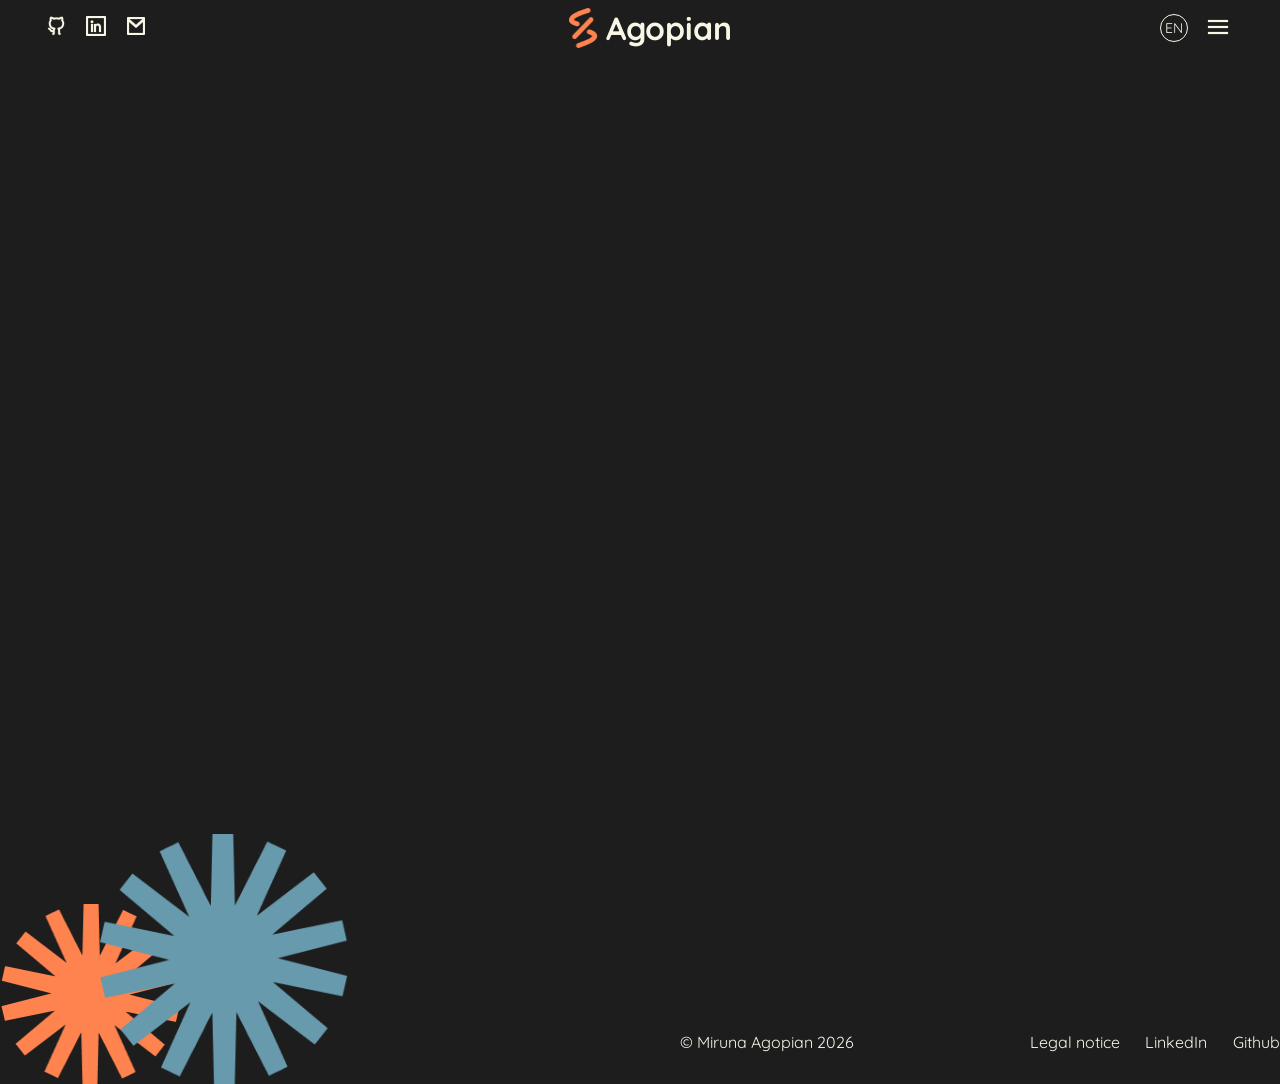
==== html/legal-notice.html @ bede01c0 "started styling on privacy policy" ====
<!doctype html>
<html lang="en">
  <head>
    <meta charset="UTF-8" />
    <meta name="viewport" content="width=device-width, initial-scale=1.0" />
    <meta name="google" content="notranslate" />
    <title>Miruna Agopian</title>
    <link rel="icon" href="../assets/img/logo.png" />
    <!-- Stylesheets -->
    <link rel="stylesheet" href="../style.css" />
    <link rel="stylesheet" href="../styles/navigation.css" />
    <link rel="stylesheet" href="../styles/legal-pages.css" />
    <link rel="stylesheet" href="../styles/contact.css" />
    <!-- Scripts -->
    <script src="../script.js" defer></script>
  </head>
  <body>
    <header>
      <nav>
        <ul class="social-media">
          <li>
            <a
              href="https://github.com/MirunaAgopian"
              target="_blank"
              aria-label="Github profile"
            >
              <svg
                class="soc-media-icons"
                xmlns="http://www.w3.org/2000/svg"
                width="32"
                height="32"
                viewBox="0 0 32 32"
              >
                <path
                  class="fill-shape"
                  d="M12.94 24.8299H20.01C19.73 24.1799 19.27 23.3899 19.11 22.5799C18.9 21.5199 18.93 20.3899 18.8 19.3099C18.67 18.2299 19.69 18.3199 20.44 17.9699C21.13 17.6499 21.61 17.2999 22.12 16.7099C22.63 16.1199 22.76 15.2799 22.94 14.5099C23.15 13.5899 23.29 12.7499 23 11.8299C22.76 11.0599 22.42 10.3899 22.27 9.56992C22.16 8.93992 22.27 7.44992 21.27 7.66992C20.56 7.82992 19.93 8.30992 19.2 8.44992C18.41 8.59992 17.58 8.52992 16.78 8.56992C15.86 8.60992 14.95 8.65992 14.03 8.56992C13.68 8.53992 13.41 8.47992 13.1 8.31992C12.92 8.22992 12.88 8.16992 12.67 8.10992C12.5 8.05992 12.33 8.05992 12.16 8.00992C11.44 7.83992 10.74 7.77992 10.47 8.60992C10.28 9.19992 10.34 10.0699 10.3 10.6899C10.19 12.2999 9.33003 14.1199 10.08 15.6899C10.55 16.6799 11.48 17.2599 12.45 17.6899C12.8 17.8499 14.14 18.1999 14.21 18.6299C14.25 18.8499 13.86 19.3799 13.82 19.6399C13.71 20.2499 13.74 20.8799 13.66 21.4999C13.54 22.3499 13.28 23.1799 13.12 23.9999C13.06 24.2799 12.98 24.5499 12.94 24.8099C12.94 24.8599 12.94 24.8199 12.95 24.8099L12.94 24.8299Z"
                />
                <path
                  class="outline"
                  d="M10.82 21.65C10.54 21.46 10.3 21.23 10.02 20.89C9.92001 20.77 9.51001 20.26 9.59001 20.35C9.16001 19.82 8.89001 19.57 8.61001 19.47C8.13001 19.3 7.88001 18.77 8.05001 18.29C8.22001 17.81 8.75001 17.56 9.23001 17.73C9.93001 17.98 10.4 18.41 11.03 19.2C10.94 19.09 11.34 19.6 11.43 19.7C11.61 19.91 11.74 20.04 11.84 20.11C12.03 20.24 12.38 20.29 12.91 20.24C12.93 19.89 13 19.54 13.1 19.23C10.35 18.56 8.80001 16.79 8.80001 13.31C8.80001 12.16 9.14001 11.13 9.78001 10.26C9.58001 9.42996 9.61001 8.42996 10.06 7.30996C10.16 7.04996 10.38 6.84996 10.64 6.76996C10.72 6.74996 10.76 6.73996 10.83 6.72996C11.57 6.61996 12.62 6.88996 13.99 7.74996C14.79 7.55996 15.63 7.45996 16.48 7.45996C17.33 7.45996 18.16 7.55996 18.96 7.73996C20.33 6.86996 21.39 6.59996 22.13 6.71996C22.21 6.72996 22.28 6.74996 22.33 6.76996C22.59 6.85996 22.8 7.04996 22.9 7.30996C23.35 8.43996 23.38 9.43996 23.18 10.26C23.82 11.13 24.16 12.15 24.16 13.31C24.16 16.79 22.61 18.55 19.86 19.23C19.98 19.61 20.04 20.04 20.04 20.51C20.04 21.12 20.04 21.71 20.04 22.37C20.04 22.55 20.04 22.73 20.04 23.02C20.39 23.1 20.67 23.37 20.75 23.74C20.85 24.24 20.53 24.73 20.02 24.83C18.97 25.04 18.18 24.34 18.18 23.42C18.18 23.34 18.18 23.22 18.18 23.01C18.18 22.72 18.18 22.53 18.18 22.36C18.18 21.71 18.18 21.12 18.18 20.51C18.18 19.86 18.01 19.44 17.79 19.25C17.18 18.72 17.49 17.72 18.29 17.63C21.04 17.32 22.3 16.26 22.3 13.32C22.3 12.44 22.01 11.71 21.45 11.09C21.21 10.83 21.14 10.45 21.28 10.12C21.43 9.73996 21.5 9.22996 21.37 8.62996C20.91 8.75996 20.34 9.03996 19.65 9.50996C19.42 9.65996 19.14 9.70996 18.88 9.63996C18.12 9.42996 17.3 9.31996 16.48 9.31996C15.66 9.31996 14.84 9.42996 14.08 9.63996C13.82 9.70996 13.54 9.66996 13.31 9.51996C12.61 9.04996 12.04 8.76996 11.58 8.63996C11.45 9.23996 11.51 9.74996 11.67 10.13C11.8 10.46 11.73 10.83 11.49 11.1C10.94 11.71 10.64 12.45 10.64 13.33C10.64 16.27 11.91 17.34 14.64 17.64C15.44 17.73 15.75 18.73 15.14 19.26C14.96 19.42 14.74 19.94 14.74 20.52V23.44C14.74 24.35 13.97 25.04 12.93 24.86C12.43 24.77 12.09 24.29 12.18 23.79C12.25 23.41 12.54 23.12 12.89 23.04V22.12C12.05 22.18 11.35 22.04 10.8 21.67L10.82 21.65Z"
                />
              </svg>
            </a>
          </li>
          <li>
            <a
              href="https://www.linkedin.com/in/miruna-agopian-824320333/"
              target="_blank"
              aria-label="LinkedIn profile"
            >
              <svg
                class="soc-media-icons"
                width="32"
                height="32"
                viewBox="0 0 32 32"
                fill="none"
                xmlns="http://www.w3.org/2000/svg"
              >
                <g clip-path="url(#clip-linkedin)">
                  <rect class="fill-shape" x="6" y="6" width="20" height="20" />
                  <path
                    class="outline"
                    d="M6.9 6H25.1C25.6 6 26 6.4 26 6.9V25.1C26 25.6 25.6 26 25.1 26H6.9C6.4 26 6 25.6 6 25.1V6.9C6 6.4 6.4 6 6.9 6ZM8 8V24H24V8H8ZM12 13.2C11.2 13.2 10.6 12.6 10.6 11.8C10.6 11 11.2 10.4 12 10.4C12.8 10.4 13.4 11 13.4 11.8C13.4 12.6 12.8 13.2 12 13.2ZM11 14H13V22H11V14ZM16 14.4C16.5 13.9 17.1 13.6 17.8 13.6C19.7 13.6 21 15.1 21 17V22H19V17C19 16.1 18.3 15.4 17.5 15.4C16.7 15.4 16 16.1 16 17V22H14V14H16V14.4Z"
                  />
                </g>

                <defs>
                  <clipPath id="clip-linkedin">
                    <rect x="6" y="6" width="20" height="20" />
                  </clipPath>
                </defs>
              </svg>
            </a>
          </li>
          <li>
            <a href="mailto:agopian.miruna@yahoo.com" aria-label="Send e-mail">
              <svg
                class="soc-media-icons"
                width="32"
                height="32"
                viewBox="0 0 32 32"
                fill="none"
                xmlns="http://www.w3.org/2000/svg"
              >
                <g clip-path="url(#clip-email)">
                  <rect class="fill-shape" x="7" y="7" width="18" height="18" />

                  <path
                    class="outline"
                    d="
        M7.9 7H24.1C24.6 7 25 7.4 25 7.9V24.1C25 24.6 24.6 25 24.1 25H7.9C7.4 25 7 24.6 7 24.1V7.9C7 7.4 7.4 7 7.9 7ZM23 12L16 18L9 12V23H23V12ZM9.4 9L16 14.7L22.5 9H9.4Z
      "
                  />
                </g>

                <defs>
                  <clipPath id="clip-email">
                    <rect x="7" y="7" width="18" height="18" />
                  </clipPath>
                </defs>
              </svg>
            </a>
          </li>
        </ul>
        <a href="../index.html" class="logo">
          <img
            class="logo-img"
            src="../assets/img/logo.png"
            alt="Miruna Agopian logo"
          />
          <span class="logo-txt-white">Agopian</span>
        </a>
        <ul class="lang-nav">
          <li>
            <button aria-label="Change language">
              <button class="language-btn">EN</button>
            </button>
          </li>
          <li>
            <button id="burger_menu" class="menu-btn" aria-label="Open menu">
              <svg
                class="soc-media-icons"
                xmlns="http://www.w3.org/2000/svg"
                width="32"
                height="32"
                viewBox="0 0 32 32"
              >
                <path
                  class="outline"
                  d="M6 9h20v2H6zM6 15h20v2H6zM6 21h20v2H6z"
                />
                <path
                  class="fill-shape"
                  d="M6 9h20v2H6zM6 15h20v2H6zM6 21h20v2H6z"
                />
              </svg>
            </button>
          </li>
        </ul>
      </nav>
      <nav id="mobie_nav" class="mobile-nav">
        <div class="menu-btn-mobile">
          <p>Menu</p>
          <button>
            <img
              id="close_mobile_menu_btn"
              class="close-mobile-menu-btn"
              src="../assets/img/close_btn_menu.png"
              alt="close button"
            />
          </button>
        </div>
        <ul class="menu-options">
          <li>
            <div class="hover-img-menu"></div>
            <a href="#about">About me</a>
          </li>
          <li>
            <div class="hover-img-menu"></div>
            <a href="#competencies">Skillset</a>
          </li>
          <li>
            <div class="hover-img-menu"></div>
            <a href="#projects">Potfolio</a>
          </li>
          <li>
            <div class="hover-img-menu"></div>
            <a href="#feedback">References</a>
          </li>
          <li>
            <div class="hover-img-menu"></div>
            <a href="#contact">Contact me</a>
          </li>
        </ul>
        <div class="soc-media-icons-mobile-container">
          <a href="https://github.com/MirunaAgopian" target="_blank">
            <svg
              class="soc-media-icons-mobile"
              xmlns="http://www.w3.org/2000/svg"
              width="32"
              height="32"
              fill="none"
              viewBox="0 0 32 32"
            >
              <path
                class="fill-shape"
                d="M12.94 24.8299H20.01C19.73 24.1799 19.27 23.3899 19.11 22.5799C18.9 21.5199 18.93 20.3899 18.8 19.3099C18.67 18.2299 19.69 18.3199 20.44 17.9699C21.13 17.6499 21.61 17.2999 22.12 16.7099C22.63 16.1199 22.76 15.2799 22.94 14.5099C23.15 13.5899 23.29 12.7499 23 11.8299C22.76 11.0599 22.42 10.3899 22.27 9.56992C22.16 8.93992 22.27 7.44992 21.27 7.66992C20.56 7.82992 19.93 8.30992 19.2 8.44992C18.41 8.59992 17.58 8.52992 16.78 8.56992C15.86 8.60992 14.95 8.65992 14.03 8.56992C13.68 8.53992 13.41 8.47992 13.1 8.31992C12.92 8.22992 12.88 8.16992 12.67 8.10992C12.5 8.05992 12.33 8.05992 12.16 8.00992C11.44 7.83992 10.74 7.77992 10.47 8.60992C10.28 9.19992 10.34 10.0699 10.3 10.6899C10.19 12.2999 9.33003 14.1199 10.08 15.6899C10.55 16.6799 11.48 17.2599 12.45 17.6899C12.8 17.8499 14.14 18.1999 14.21 18.6299C14.25 18.8499 13.86 19.3799 13.82 19.6399C13.71 20.2499 13.74 20.8799 13.66 21.4999C13.54 22.3499 13.28 23.1799 13.12 23.9999C13.06 24.2799 12.98 24.5499 12.94 24.8099C12.94 24.8599 12.94 24.8199 12.95 24.8099L12.94 24.8299Z"
              />
              <path
                class="outline"
                d="M10.82 21.65C10.54 21.46 10.3 21.23 10.02 20.89C9.92001 20.77 9.51001 20.26 9.59001 20.35C9.16001 19.82 8.89001 19.57 8.61001 19.47C8.13001 19.3 7.88001 18.77 8.05001 18.29C8.22001 17.81 8.75001 17.56 9.23001 17.73C9.93001 17.98 10.4 18.41 11.03 19.2C10.94 19.09 11.34 19.6 11.43 19.7C11.61 19.91 11.74 20.04 11.84 20.11C12.03 20.24 12.38 20.29 12.91 20.24C12.93 19.89 13 19.54 13.1 19.23C10.35 18.56 8.80001 16.79 8.80001 13.31C8.80001 12.16 9.14001 11.13 9.78001 10.26C9.58001 9.42996 9.61001 8.42996 10.06 7.30996C10.16 7.04996 10.38 6.84996 10.64 6.76996C10.72 6.74996 10.76 6.73996 10.83 6.72996C11.57 6.61996 12.62 6.88996 13.99 7.74996C14.79 7.55996 15.63 7.45996 16.48 7.45996C17.33 7.45996 18.16 7.55996 18.96 7.73996C20.33 6.86996 21.39 6.59996 22.13 6.71996C22.21 6.72996 22.28 6.74996 22.33 6.76996C22.59 6.85996 22.8 7.04996 22.9 7.30996C23.35 8.43996 23.38 9.43996 23.18 10.26C23.82 11.13 24.16 12.15 24.16 13.31C24.16 16.79 22.61 18.55 19.86 19.23C19.98 19.61 20.04 20.04 20.04 20.51C20.04 21.12 20.04 21.71 20.04 22.37C20.04 22.55 20.04 22.73 20.04 23.02C20.39 23.1 20.67 23.37 20.75 23.74C20.85 24.24 20.53 24.73 20.02 24.83C18.97 25.04 18.18 24.34 18.18 23.42C18.18 23.34 18.18 23.22 18.18 23.01C18.18 22.72 18.18 22.53 18.18 22.36C18.18 21.71 18.18 21.12 18.18 20.51C18.18 19.86 18.01 19.44 17.79 19.25C17.18 18.72 17.49 17.72 18.29 17.63C21.04 17.32 22.3 16.26 22.3 13.32C22.3 12.44 22.01 11.71 21.45 11.09C21.21 10.83 21.14 10.45 21.28 10.12C21.43 9.73996 21.5 9.22996 21.37 8.62996C20.91 8.75996 20.34 9.03996 19.65 9.50996C19.42 9.65996 19.14 9.70996 18.88 9.63996C18.12 9.42996 17.3 9.31996 16.48 9.31996C15.66 9.31996 14.84 9.42996 14.08 9.63996C13.82 9.70996 13.54 9.66996 13.31 9.51996C12.61 9.04996 12.04 8.76996 11.58 8.63996C11.45 9.23996 11.51 9.74996 11.67 10.13C11.8 10.46 11.73 10.83 11.49 11.1C10.94 11.71 10.64 12.45 10.64 13.33C10.64 16.27 11.91 17.34 14.64 17.64C15.44 17.73 15.75 18.73 15.14 19.26C14.96 19.42 14.74 19.94 14.74 20.52V23.44C14.74 24.35 13.97 25.04 12.93 24.86C12.43 24.77 12.09 24.29 12.18 23.79C12.25 23.41 12.54 23.12 12.89 23.04V22.12C12.05 22.18 11.35 22.04 10.8 21.67L10.82 21.65Z"
              />
            </svg>
          </a>
          <a
            href="https://www.linkedin.com/in/miruna-agopian-824320333/"
            target="_blank"
          >
            <svg
              class="soc-media-icons-mobile"
              width="32"
              height="32"
              viewBox="0 0 32 32"
              fill="none"
              xmlns="http://www.w3.org/2000/svg"
            >
              <g clip-path="url(#clip-linkedin)">
                <rect class="fill-shape" x="6" y="6" width="20" height="20" />
                <path
                  class="outline"
                  d="M6.9 6H25.1C25.6 6 26 6.4 26 6.9V25.1C26 25.6 25.6 26 25.1 26H6.9C6.4 26 6 25.6 6 25.1V6.9C6 6.4 6.4 6 6.9 6ZM8 8V24H24V8H8ZM12 13.2C11.2 13.2 10.6 12.6 10.6 11.8C10.6 11 11.2 10.4 12 10.4C12.8 10.4 13.4 11 13.4 11.8C13.4 12.6 12.8 13.2 12 13.2ZM11 14H13V22H11V14ZM16 14.4C16.5 13.9 17.1 13.6 17.8 13.6C19.7 13.6 21 15.1 21 17V22H19V17C19 16.1 18.3 15.4 17.5 15.4C16.7 15.4 16 16.1 16 17V22H14V14H16V14.4Z"
                />
              </g>
              <defs>
                <clipPath id="clip-linkedin">
                  <rect x="6" y="6" width="20" height="20" />
                </clipPath>
              </defs>
            </svg>
          </a>
          <a href="#">
            <svg
              class="soc-media-icons-mobile"
              width="32"
              height="32"
              viewBox="0 0 32 32"
              fill="none"
              xmlns="http://www.w3.org/2000/svg"
            >
              <g clip-path="url(#clip-email)">
                <rect class="fill-shape" x="7" y="7" width="18" height="18" />

                <path
                  class="outline"
                  d="
        M7.9 7H24.1C24.6 7 25 7.4 25 7.9V24.1C25 24.6 24.6 25 24.1 25H7.9C7.4 25 7 24.6 7 24.1V7.9C7 7.4 7.4 7 7.9 7ZM23 12L16 18L9 12V23H23V12ZM9.4 9L16 14.7L22.5 9H9.4Z
      "
                />
              </g>

              <defs>
                <clipPath id="clip-email">
                  <rect x="7" y="7" width="18" height="18" />
                </clipPath>
              </defs>
            </svg>
          </a>
        </div>
      </nav>
    </header>
    <main>
        
    </main>

    <div class="lower-container">
      <div class="images-wrapper">
        <img
          class="orange-wheel-footer"
          src="../assets/img/orange_wheel.png"
          alt="orange wheel"
        />
        <img
          class="blue-wheel-footer"
          src="../assets/img/blue_wheel.png"
          alt="blue wheel"
        />
      </div>
      <footer>
        <span>&#xA9; Miruna Agopian 2026</span>
        <div class="socials-contaier">
          <a href="./html/legal-notice.html">Legal notice</a>
          <a
            href="https://www.linkedin.com/in/miruna-agopian-824320333/"
            target="_blank"
            >LinkedIn</a
          >
          <a href="https://github.com/MirunaAgopian" target="_blank">Github</a>
        </div>
      </footer>
    </div>
  </body>
</html>
---- style.css ----
:root {
  /* Base palette for page backgrounds*/
  --color-primary: #679aac;
  --color-secondary: #f8f7e5;
  --color-tertiary: #1d1d1d;

  /*Palette for boxes backgrunds*/
  --color-bg-card: #f9af42;
  --color-bg-hover: #ff834f;

  /* Palette for text colors */
  --color-txt-primary: #f8f7e5;
  --color-txt-secondary: #1d1d1d;
  --color-txt-tertiary: #679aac;
  --color-txt-quaternary: #f9af42;
  --color-txt-quinary: #ff834f;
}

:root {
  /* Font families */
  --font-primary: "Quicksand";
  --font-secondary: "Eczar";

  /* Font weight */
  --fw-regular: 400;
  --fw-bold: 700;

  /* Responsive font-sizes */
  --fs-h1: clamp(2.5rem, 1rem + 6vw, 6rem);
  --fs-h2: clamp(2rem, 0.8rem + 4vw, 4.5rem);
  --fs-h3: clamp(1.25rem, 0.6rem + 1.5vw, 1.5rem);
  --fs-body: clamp(1rem, 0.8rem + 0.5vw, 1rem);
}

@font-face {
  font-family: "Eczar";
  src: url("./assets/fonts/eczar-v27-latin-regular.woff2");
  font-weight: 400;
  font-style: normal;
  font-display: swap;
}

@font-face {
  font-family: "Eczar";
  src: url("./assets/fonts/eczar-v27-latin-700.woff2");
  font-weight: 700;
  font-style: normal;
  font-display: swap;
}

@font-face {
  font-family: "Quicksand";
  src: url("./assets/fonts/quicksand-v37-latin-regular.woff2");
  font-weight: 400;
  font-style: normal;
  font-display: swap;
}

@font-face {
  font-family: "Quicksand";
  src: url("./assets/fonts/quicksand-v37-latin-700.woff2");
  font-weight: 700;
  font-style: normal;
  font-display: swap;
}

@keyframes rotateWheel {
  0% {
    transform: rotate(0deg);
  }
  100% {
    transform: rotate(360deg);
  }
}

.d-none {
  display: none !important;
}

body {
  margin: 0;
  box-sizing: border-box;
  font-family: var(--font-primary);
  font-size: var(--fs-body);
  scroll-behavior: smooth;
}

ul {
  list-style-type: none;
  margin-block-start: 0;
  margin-block-end: 0;
  padding-inline-start: 0;
}

a {
  text-decoration: none;
  color: black;
  cursor: pointer;
}

h2 {
  font-size: var(--fs-h2);
  font-family: var(--font-secondary);
  color: var(--color-txt-primary);
  line-height: 1;
}

button {
  background-color: transparent;
  border: none;
  cursor: pointer;
  font-family: var(--font-primary);
}

main {
  scroll-snap-type: y mandatory;
  overflow-y: scroll;
  height: 100vh;
}

section {
  display: flex;
  justify-content: center;
  align-items: center;
  height: 100vh;
  scroll-snap-align: start;
  scroll-snap-stop: always;
}


@media(max-width: 850px) {
  section {
    height: auto;         
    min-height: 100vh;     
    scroll-snap-align: none;
    scroll-snap-stop: normal;
  }
}
---- styles/navigation.css ----
/* Header styling for HERO section */
header {
  width: 100%;
  max-width: 1440px;
  position: fixed;
  top: 0;
  left: 50%;
  transform: translateX(-50%);
  z-index: 100;
}

 nav {
  display: flex;
  justify-content: space-between;
  align-items: center;
  padding: 8px 40px;
  position: relative;
}

.social-media {
  display: flex;
  align-items: center;
  gap: 8px;
}

.soc-media-icons {
  width: 32px;
  height: 32px;
}

.soc-media-icons .fill-shape {
  fill: transparent;
  transition: fill 0.3s ease;
}

.soc-media-icons .outline {
  stroke: var(--color-secondary);
  fill: var(--color-secondary);
  stroke-width: 0.2;
}

a:hover .soc-media-icons .fill-shape {
  fill: var(--color-bg-hover);
}

.menu-btn:hover .fill-shape {
  fill: var(--color-bg-hover);
}

.logo {
  display: flex;
  align-items: center;
  gap: 8px;
}

.logo-img {
  width: 29px;
  height: 40px;
}

.logo-txt-white {
  color: var(--color-txt-primary);
  font-size: 32px;
  font-family: var(--font-primary);
  font-weight: var(--fw-bold);
}

.lang-nav {
  display: flex;
  align-items: center;
  gap: 8px;
}


.language-btn {
  color: var(--color-txt-primary);
  font-size: 14px;
  border: 1px solid var(--color-txt-primary);
  border-radius: 50%;
  padding: 4px;
}

.language-btn:hover {
  background-color: var(--color-bg-hover);
}

/* Compact header, dark and blue sections*/

.header--compact--dark .social-media {
  display: none;
}

/* Compact header, light sections */

.header--compact--light .social-media {
  display: none;
}

.header--compact--light .language-btn {
  color: var(--color-txt-secondary);
  border: 1px solid var(--color-txt-secondary);
}

.header--compact--light .language-btn:hover {
  color: var(--color-txt-primary);
}

.header--compact--light .logo-txt-white {
  color: var(--color-txt-secondary);
}

.header--compact--light .soc-media-icons .outline {
  stroke: var(--color-tertiary);
  fill: var(--color-tertiary);
  stroke-width: 0.2;
}

/* Mobile-navbar styling */

.mobile-nav {
  border: 1px solid var(--color-txt-secondary);
  background-color: var( --color-secondary);
  display: flex;
  flex-direction: column;
  width: 200px;
  padding: 8px;
  border-radius: 4px;
  position: absolute;
  right: 16px;
  top: 8px;
  transform: translateX(150%);
  opacity: 0;
  transition: transform 0.3s ease, opacity 0.3s ease;
}

.mobile-nav.visible {
  transform: translateX(0);
  opacity: 1;
}


.mobile-nav p {
  color: var( --color-txt-tertiary);
  font-size: 24px;
  font-weight: var(--fw-bold);
}

.menu-options a {
  color: var( --color-txt-secondary);
}

.menu-btn-mobile {
  display: flex;
  justify-content: space-between;
  align-items: center;
  align-items: center;
  width: 90%;
}

.menu-options {
  display: flex;
  flex-direction: column;
  width: 90%;
}

.menu-options li {
 display: flex;
 gap: 16px;
 padding-bottom: 8px;
}

.menu-options a {
  font-size: 18px;
  font-weight: var(--fw-bold);
  cursor: pointer;
}

.menu-options li:hover a {
  color: var(--color-txt-tertiary);
  transform: scale(1.1);
}

.hover-img-menu {
  display: none;
  background-image: url("../assets/img/orange_wheel.png");
  height: 24px;
  width: 24px;
  background-size: cover;
}

.menu-options li:hover .hover-img-menu {
  display: block;
}

.soc-media-icons-mobile-container {
  display: flex;
  justify-content: space-between;
  align-items: center;
  width: 90%;
  padding-top: 8px;
  display: none;
}

.soc-media-icons-mobile {
  cursor: pointer;
}


.soc-media-icons-mobile .outline {
  fill: var(--color-tertiary);
  stroke: var(--color-tertiary);
}

.soc-media-icons-mobile:hover .fill-shape {
  fill: var(--color-bg-hover);
}

@media(max-width:850px){
  header {
    background-color: var( --color-primary);
  }
  .soc-media-icons-mobile-container {
    display: flex;
  }

  .social-media {
    display: none;
  }

  nav {
    padding: 8px 16px;
  }
}

@media(max-width: 350px) {
  .logo-img {
    width: 24px;
    height: 30px;
  }

  .logo-txt-white {
    font-size: 28px;
  }
}
---- styles/legal-pages.css ----
body {
  background-color: var(--color-tertiary);
}

header {
    background-color: var(--color-tertiary);
  }

.legals-main {
  display: flex;
  justify-content: center;
  height: auto;
  scroll-snap-type: none;
  overflow-y: auto;
}

.main-content {
  display: flex;
  align-items: center;
  flex-direction: column;
  width: 100%;
  max-width: 1440px;
  color: var(--color-txt-primary);
  padding: 0 60px;
  padding-top: 120px;
}

section {
    height: auto;
}

.text-container {
  display: flex;
  flex-direction: column;
  align-items: flex-start;
  justify-content: flex-start;
  width: 100%;
  border: 1px solid red;
}

.text-container h1 {
  font-family: var(--font-secondary);
  font-size: var(--fs-h1);
  color: var(--color-txt-primary);
  margin-block-start: 0;
  margin-block-end: 0;
  padding-bottom: 16px;
}

.text-container h2 {
    font-family: var(--font-primary);
    font-size: clamp(24px, 4vw, 32px);
    color: var(--color-txt-quaternary);
}

span {
    color: var(--color-txt-quinary);
}

.lower-container {
  width: 100%;
  margin-top: 100px;
}


/* Media queries */
---- styles/contact.css ----
.contact-footer-content {
  display: grid;
  grid-template-columns: 1fr 20px;
  height: 100vh;
  width: 100%;
  max-width: 1440px;
  margin: 0 auto;
  padding: 0 60px;
  box-sizing: border-box;
  position: relative;
}

.contact-footer-content h2 {
  color: var(--color-txt-quaternary);
  line-height: 1.2;
  margin-top: 150px;
}

.subheader-txt h3 {
  color: var(--color-txt-quinary);
}

.left-container-contact {
  display: flex;
  flex-direction: column;
  justify-content: space-between;
}

.upper-container {
  display: flex;
  align-items: center;
  justify-content: space-between;
  flex: 1;
  gap: 16px;
}

.header-subheader {
  align-self: flex-start;
  width: 50%;
}

.go-up-arrow {
  height: 30px;
  width: 15px;
  display: inline-block;
  animation: bounceUp 1.5s ease-in-out infinite;
  transform-origin: center bottom;
  cursor: pointer;
}

.go-up-arrow path {
  fill: #f8f7e5;
}

.go-up-link {
  position: absolute;
  right: -40px;
  top: -100px;
  width: 30px;
  text-align: center;
  height: 60px;
  cursor: pointer;
}

.go-up-link:hover {
  border-bottom: 1px solid var(--color-bg-hover);
}

.go-up-link:hover .go-up-arrow path {
  fill: var(--color-bg-hover);
}

/* Form styling */
.contact-form {
  align-self: flex-end;
  width: 50%;
  color: var(--color-txt-primary);
  height: 400px;
  margin-bottom: 100px;
  position: relative;
}

label {
  font-size: clamp(16px, 2vw, 24px);
  font-weight: var(--fw-bold);
  padding-left: 8px;
}

.mail-container:hover label,
.name-container:hover label,
.textarea-container:hover label {
  color: var(--color-txt-quinary);
}

input {
  padding: 16px 8px;
  border: none;
  background-color: transparent;
  color: var(--color-txt-primary);
  font-size: 16px;
  border-bottom: 1px solid var(--color-bg-card);
  cursor: pointer;
  font-family: "Quicksand";
}

input::placeholder {
  color: var(--color-txt-primary);
  font-family: "Quicksand";
}

input.error::placeholder {
  color: #c56969;
  opacity: 1;
}

input.error {
  border-bottom: 1px solid #c56969;
  opacity: 1;
}

input:-webkit-autofill,
input:-webkit-autofill:hover,
input:-webkit-autofill:focus,
input:-webkit-autofill:active {
  -webkit-text-fill-color: var(--color-txt-primary) !important;
  box-shadow: 0 0 0 1000px var(--color-tertiary) inset !important;
  border-bottom: 1px solid var(--color-bg-card) !important;
  border-top: none !important;
  border-left: none !important;
  border-right: none !important;
}

form {
  display: flex;
  flex-direction: column;
  justify-content: space-between;
  height: 100%;
}

.upper-form {
  display: flex;
  justify-content: space-between;
  gap: 8px;
  padding-bottom: 16px;
}

.name-container {
  display: flex;
  flex-direction: column;
  gap: 8px;
  width: 100%;
}

.mail-container {
  display: flex;
  flex-direction: column;
  gap: 8px;
  width: 100%;
}

.textarea-container {
  display: flex;
  flex-direction: column;
}

textarea {
  resize: none;
  border: none;
  background-color: transparent;
  border-bottom: 1px solid var(--color-bg-card);
  padding: 16px 8px;
  color: var(--color-txt-primary);
  font-family: "Quicksand";
  font-size: 16px;
  cursor: pointer;
  margin-top: 8px;
}

textarea::placeholder {
  color: var(--color-txt-primary);
  font-family: "Quicksand";
  font-size: 16px;
}

textarea.error::placeholder {
  color: #c56969;
  opacity: 1;
}

textarea.error {
  border-bottom: 1px solid #c56969;
  opacity: 1;
}

textarea::-webkit-scrollbar {
  width: 4px;
}

textarea::-webkit-scrollbar-track {
  background: transparent;
}

textarea::-webkit-scrollbar-thumb {
  background: var(--color-txt-quaternary);
  border-radius: 10px;
}

.privacy-policy {
  display: flex;
  align-items: center;
  justify-content: center;
  flex-direction: column;
}

.privacy-policy a {
  cursor: pointer;
  color: var(--color-txt-quinary);
}

.privacy-policy a:hover {
  color: var(--color-txt-primary);
  font-weight: var(--fw-bold);
}

.checkbox-and-text {
  display: flex;
  align-items: center;
  padding: 0 8px;
}

.checkbox-wrapper {
  height: 15px;
  display: flex;
  align-items: center;
}

.checkbox {
  background-image: url("../assets/img/checkbox_empty.svg");
  background-size: contain;
  background-repeat: no-repeat;
  height: 15px;
  width: 15px;
  margin-right: 16px;
  transition: box-shadow 125ms ease;
}

.checkbox:hover {
  box-shadow: 0 0 25px 4px rgba(249, 175, 66, 0.5);
}

.checkbox.checked {
  background-image: url("../assets/img/checkbox_checked.svg");
}

.submit-message-btn {
  width: 150px;
  border: 1px solid var(--color-txt-primary);
  border-radius: 100px;
  padding: 8px 16px;
  color: var(--color-txt-primary);
  font-size: 18px;
  align-self: center;
}

.submit-message-btn:hover {
  background-color: var(--color-bg-hover);
}

.submit-message-btn:disabled {
  opacity: 0.5;
  cursor: not-allowed;
  pointer-events: none;
  background-color: transparent;
}

.error-message {
  height: 20px;
  width: 90%;
  color: #c56969;
  padding: 8px;
  font-weight: var(--fw-normal);
}

/* Footer and images */

.lower-container {
  display: flex;
  justify-content: space-between;
}

.images-wrapper {
  position: relative;
  width: clamp(180px, 30vw, 350px);
}

.orange-wheel-footer {
  position: absolute;
  left: 0;
  bottom: 0;
  z-index: 1;
  width: clamp(120px, 16vw, 180px);
  height: clamp(120px, 16vw, 180px);
  animation: rotateWheel 8s linear infinite;
}

.blue-wheel-footer {
  position: absolute;
  bottom: 0;
  right: 0;
  width: clamp(160px, 20vw, 250px);
  height: clamp(160px, 20vw, 250px);
  z-index: 2;
  animation: rotateOtherWay 8s linear infinite;
}

footer span,
a {
  color: var(--color-txt-primary);
  font-weight: var(--fw-normal);
}

footer {
  display: flex;
  justify-content: space-between;
  align-items: center;
  padding: 32px 0;
  width: clamp(280px, 50vw, 600px);
}

.socials-contaier {
  display: flex;
  align-items: center;
  gap: clamp(16px, 2vw, 32px);
}

.socials-contaier a {
  cursor: pointer;
}

.socials-contaier a:hover {
  color: var(--color-txt-quinary);
}

@keyframes rotateOtherWay {
  0% {
    transform: rotate(0deg);
  }
  100% {
    transform: rotate(-360deg);
  }
}

@keyframes bounceUp {
  0% {
    transform: translateY(95%) scaleY(1);
  }
  50% {
    transform: translateY(-40%) scaleY(1.5);
  }
  100% {
    transform: translateY(95%) scaleY(1);
  }
}

@media (max-width: 950px) {
  .header-subheader {
    width: 40%;
  }

  .contact-form {
    width: 60%;
  }
}

/* Laptops media queries */
@media (min-height: 650px) and (max-height: 800px) and (min-width: 1200px) {
  .contact-footer-content h2 {
    margin-top: 80px;
    font-size: 60px;
  }

  .contact-form {
    margin-bottom: 0;
  }

  .go-up-link {
    top: -70px;
  }

  .images-wrapper {
    width: 280px;
  }

  .orange-wheel-footer {
    height: 140px;
    width: 140px;
  }

  .blue-wheel-footer {
    height: 180px;
    width: 180px;
  }
}

/* Media queries for mobile devices */

@media (max-width: 850px) {
  .contact-footer-content {
    padding: 0 16px;
    grid-template-columns: 1fr;
    max-width: none;
    height: auto;
  }

  .contact-footer-content h2 {
    margin-top: 80px;
  }

  .upper-container {
    flex-direction: column;
    gap: 64px;
  }

  .header-subheader {
    width: 100%;
  }

  .contact-form {
    width: 100%;
    margin-bottom: 0;
  }

  .go-up-link {
    right: 200px;
    top: 350px;
  }

  .lower-container {
    flex-direction: column-reverse;
    align-items: center;
    height: 280px;
  }

  footer {
    width: 90%;
  }

  .images-wrapper {
    width: clamp(180px, 35vw, 350px);
  }
}

@media(max-width: 650px) {
  .go-up-link {
    right: 100px;
  }

  footer {
    width: 100%;
  }

  .images-wrapper {
    width: 250px;
  }
}

@media(max-width: 450px) {
  footer {
    flex-direction: column;
    gap: 16px;
    margin-top: 32px;
  }

  .go-up-link {
    right: 10px;
    top: 400px;
  }

  .upper-form {
    flex-direction: column;
  }

  .checkbox-and-text {
    margin-top: 16px;
  }
}
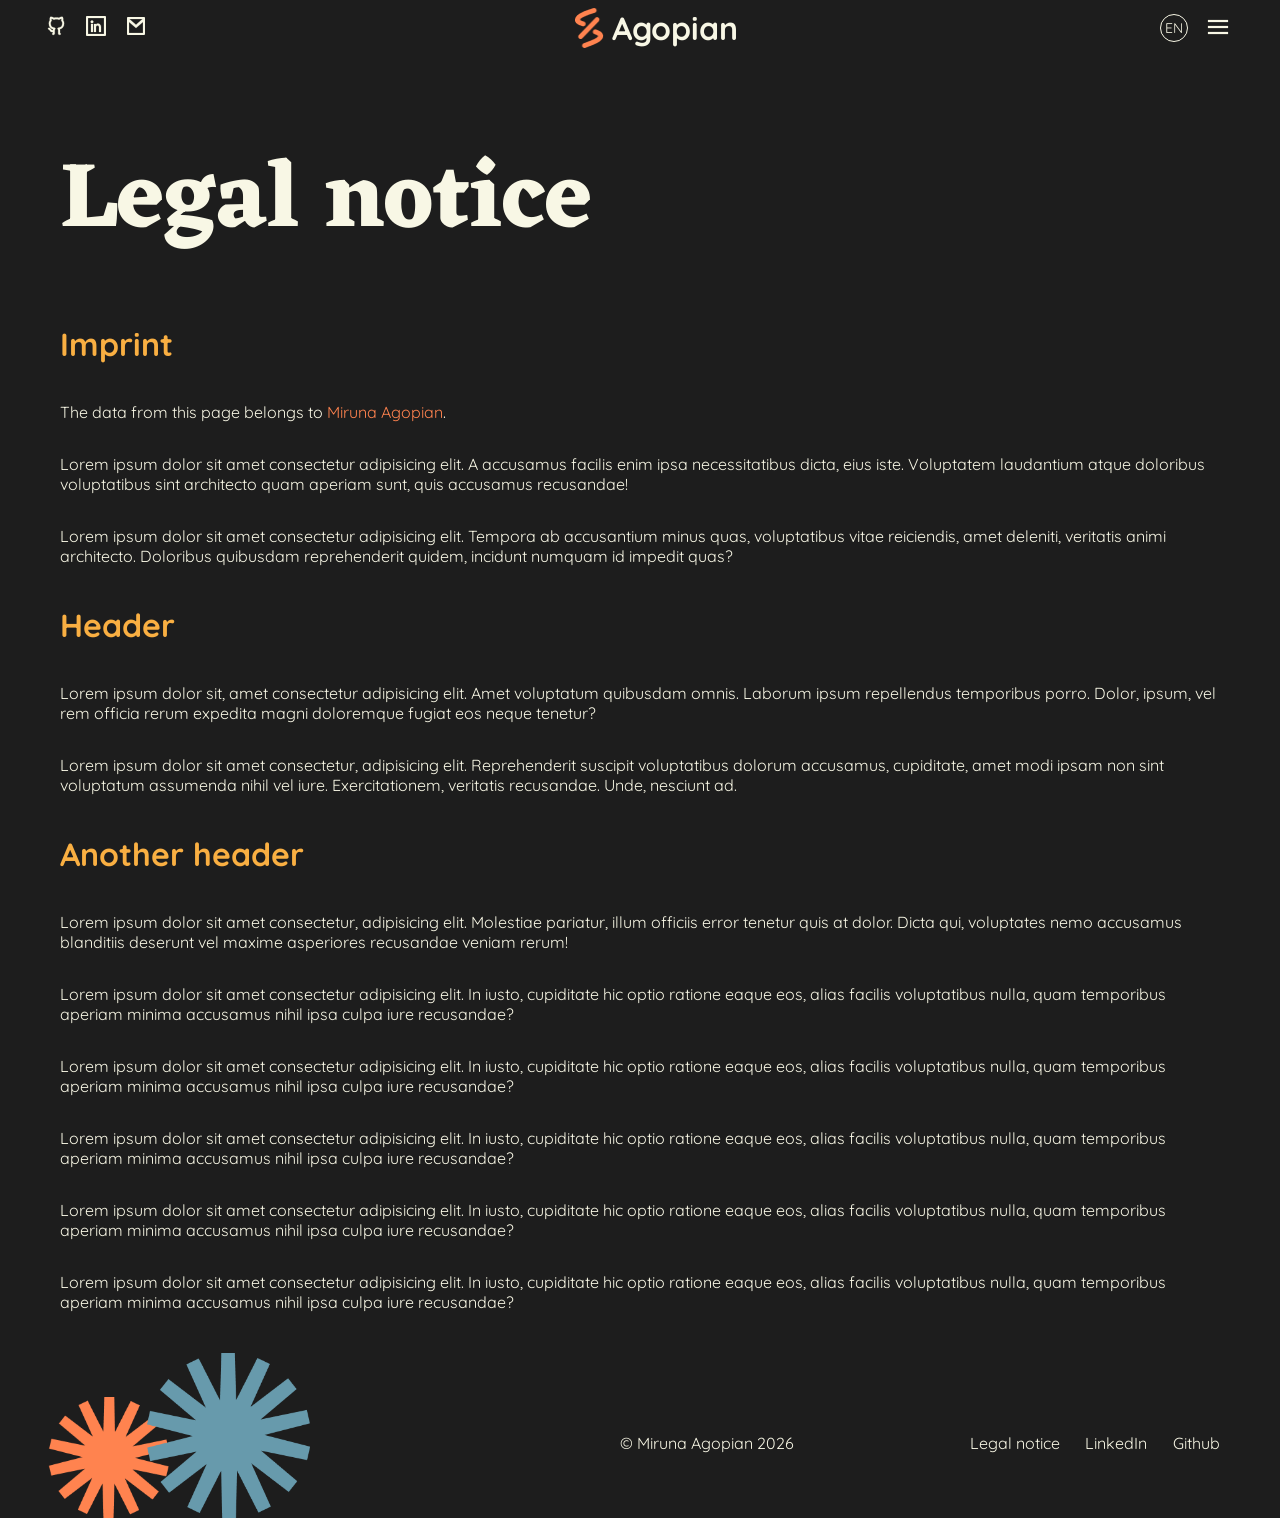
==== commit 37201844: "solved styling issu for wheels in footer" ====
--- a/html/legal-notice.html
+++ b/html/legal-notice.html
@@ -10,7 +10,7 @@
     <link rel="stylesheet" href="../style.css" />
     <link rel="stylesheet" href="../styles/navigation.css" />
     <link rel="stylesheet" href="../styles/legal-pages.css" />
-    <link rel="stylesheet" href="../styles/contact.css" />
+    <link rel="stylesheet" href="../styles/contact.css">
     <!-- Scripts -->
     <script src="../script.js" defer></script>
   </head>
@@ -112,9 +112,7 @@
         </a>
         <ul class="lang-nav">
           <li>
-            <button aria-label="Change language">
               <button class="language-btn">EN</button>
-            </button>
           </li>
           <li>
             <button id="burger_menu" class="menu-btn" aria-label="Open menu">
@@ -248,35 +246,54 @@
         </div>
       </nav>
     </header>
-    <main>
-        
+    <main class="legals-main">
+      <section class="main-content">
+        <section class="text-container">
+          <h1>Legal notice</h1>
+          <h2>Imprint</h2>
+          <p>The data from this page belongs to <span>Miruna Agopian</span>.</p>
+          <p>Lorem ipsum dolor sit amet consectetur adipisicing elit. A accusamus facilis enim ipsa necessitatibus dicta, eius iste. Voluptatem laudantium atque doloribus voluptatibus sint architecto quam aperiam sunt, quis accusamus recusandae!</p>
+          <p>Lorem ipsum dolor sit amet consectetur adipisicing elit. Tempora ab accusantium minus quas, voluptatibus vitae reiciendis, amet deleniti, veritatis animi architecto. Doloribus quibusdam reprehenderit quidem, incidunt numquam id impedit quas?</p>
+          <h2>Header</h2>
+          <p>Lorem ipsum dolor sit, amet consectetur adipisicing elit. Amet voluptatum quibusdam omnis. Laborum ipsum repellendus temporibus porro. Dolor, ipsum, vel rem officia rerum expedita magni doloremque fugiat eos neque tenetur?</p>
+          <p>Lorem ipsum dolor sit amet consectetur, adipisicing elit. Reprehenderit suscipit voluptatibus dolorum accusamus, cupiditate, amet modi ipsam non sint voluptatum assumenda nihil vel iure. Exercitationem, veritatis recusandae. Unde, nesciunt ad.</p>
+          <h2>Another header</h2>
+          <p>Lorem ipsum dolor sit amet consectetur, adipisicing elit. Molestiae pariatur, illum officiis error tenetur quis at dolor. Dicta qui, voluptates nemo accusamus blanditiis deserunt vel maxime asperiores recusandae veniam rerum!</p>
+          <p>Lorem ipsum dolor sit amet consectetur adipisicing elit. In iusto, cupiditate hic optio ratione eaque eos, alias facilis voluptatibus nulla, quam temporibus aperiam minima accusamus nihil ipsa culpa iure recusandae?</p>
+          <p>Lorem ipsum dolor sit amet consectetur adipisicing elit. In iusto, cupiditate hic optio ratione eaque eos, alias facilis voluptatibus nulla, quam temporibus aperiam minima accusamus nihil ipsa culpa iure recusandae?</p>
+          <p>Lorem ipsum dolor sit amet consectetur adipisicing elit. In iusto, cupiditate hic optio ratione eaque eos, alias facilis voluptatibus nulla, quam temporibus aperiam minima accusamus nihil ipsa culpa iure recusandae?</p>
+          <p>Lorem ipsum dolor sit amet consectetur adipisicing elit. In iusto, cupiditate hic optio ratione eaque eos, alias facilis voluptatibus nulla, quam temporibus aperiam minima accusamus nihil ipsa culpa iure recusandae?</p>
+          <p>Lorem ipsum dolor sit amet consectetur adipisicing elit. In iusto, cupiditate hic optio ratione eaque eos, alias facilis voluptatibus nulla, quam temporibus aperiam minima accusamus nihil ipsa culpa iure recusandae?</p>
+        </section>
+        <div class="lower-container">
+          <div class="images-wrapper">
+            <img
+              class="orange-wheel-footer"
+              src="../assets/img/orange_wheel.png"
+              alt="orange wheel"
+            />
+            <img
+              class="blue-wheel-footer"
+              src="../assets/img/blue_wheel.png"
+              alt="blue wheel"
+            />
+          </div>
+          <footer>
+            <span>&#xA9; Miruna Agopian 2026</span>
+            <div class="socials-contaier">
+              <a href="../html/legal-notice.html">Legal notice</a>
+              <a
+                href="https://www.linkedin.com/in/miruna-agopian-824320333/"
+                target="_blank"
+                >LinkedIn</a
+              >
+              <a href="https://github.com/MirunaAgopian" target="_blank"
+                >Github</a
+              >
+            </div>
+          </footer>
+        </div>
+      </section>
     </main>
-
-    <div class="lower-container">
-      <div class="images-wrapper">
-        <img
-          class="orange-wheel-footer"
-          src="../assets/img/orange_wheel.png"
-          alt="orange wheel"
-        />
-        <img
-          class="blue-wheel-footer"
-          src="../assets/img/blue_wheel.png"
-          alt="blue wheel"
-        />
-      </div>
-      <footer>
-        <span>&#xA9; Miruna Agopian 2026</span>
-        <div class="socials-contaier">
-          <a href="./html/legal-notice.html">Legal notice</a>
-          <a
-            href="https://www.linkedin.com/in/miruna-agopian-824320333/"
-            target="_blank"
-            >LinkedIn</a
-          >
-          <a href="https://github.com/MirunaAgopian" target="_blank">Github</a>
-        </div>
-      </footer>
-    </div>
   </body>
 </html>
--- a/style.css
+++ b/style.css
@@ -127,6 +127,9 @@
   scroll-snap-stop: always;
 }
 
+.side-dots li {
+  cursor: pointer;
+}
 
 @media(max-width: 850px) {
   section {
--- a/styles/legal-pages.css
+++ b/styles/legal-pages.css
@@ -3,8 +3,8 @@
 }
 
 header {
-    background-color: var(--color-tertiary);
-  }
+  background-color: var(--color-tertiary);
+}
 
 .legals-main {
   display: flex;
@@ -26,7 +26,7 @@
 }
 
 section {
-    height: auto;
+  height: auto;
 }
 
 .text-container {
@@ -35,7 +35,6 @@
   align-items: flex-start;
   justify-content: flex-start;
   width: 100%;
-  border: 1px solid red;
 }
 
 .text-container h1 {
@@ -48,20 +47,25 @@
 }
 
 .text-container h2 {
-    font-family: var(--font-primary);
-    font-size: clamp(24px, 4vw, 32px);
-    color: var(--color-txt-quaternary);
+  font-family: var(--font-primary);
+  font-size: clamp(24px, 4vw, 32px);
+  color: var(--color-txt-quaternary);
 }
 
 span {
-    color: var(--color-txt-quinary);
+  color: var(--color-txt-quinary);
 }
 
 .lower-container {
   width: 100%;
-  margin-top: 100px;
+  max-width: 1440px;
+  margin-top: 40px;
 }
-
 
 /* Media queries */
 
+@media(max-width: 850px) {
+  .main-content {
+    padding: 0 16px;
+  }
+}
--- a/styles/contact.css
+++ b/styles/contact.css
@@ -76,7 +76,7 @@
   width: 50%;
   color: var(--color-txt-primary);
   height: 400px;
-  margin-bottom: 100px;
+  margin-bottom: 30px;
   position: relative;
 }
 
@@ -281,6 +281,11 @@
   font-weight: var(--fw-normal);
 }
 
+.privacy-span {
+  color: var(--color-txt-primary);
+  font-weight: var(--fw-normal);
+}
+
 /* Footer and images */
 
 .lower-container {
@@ -290,16 +295,22 @@
 
 .images-wrapper {
   position: relative;
-  width: clamp(180px, 30vw, 350px);
-}
+  width: 240px;
+  pointer-events: none;
+  overflow: hidden;
+  height: 150px;
+  transform: scale(1.1); 
+  transform-origin: bottom center;
+}
+
 
 .orange-wheel-footer {
   position: absolute;
   left: 0;
   bottom: 0;
   z-index: 1;
-  width: clamp(120px, 16vw, 180px);
-  height: clamp(120px, 16vw, 180px);
+  width: 110px;
+  height: 110px; 
   animation: rotateWheel 8s linear infinite;
 }
 
@@ -307,11 +318,12 @@
   position: absolute;
   bottom: 0;
   right: 0;
-  width: clamp(160px, 20vw, 250px);
-  height: clamp(160px, 20vw, 250px);
+  width: 150px;
+  height: 150px;
   z-index: 2;
   animation: rotateOtherWay 8s linear infinite;
 }
+
 
 footer span,
 a {
@@ -362,15 +374,6 @@
   }
 }
 
-@media (max-width: 950px) {
-  .header-subheader {
-    width: 40%;
-  }
-
-  .contact-form {
-    width: 60%;
-  }
-}
 
 /* Laptops media queries */
 @media (min-height: 650px) and (max-height: 800px) and (min-width: 1200px) {
@@ -403,6 +406,15 @@
 }
 
 /* Media queries for mobile devices */
+@media (max-width: 950px) {
+  .header-subheader {
+    width: 40%;
+  }
+
+  .contact-form {
+    width: 60%;
+  }
+}
 
 @media (max-width: 850px) {
   .contact-footer-content {
@@ -446,7 +458,7 @@
   }
 
   .images-wrapper {
-    width: clamp(180px, 35vw, 350px);
+    width: 240px;
   }
 }
 
@@ -457,10 +469,6 @@
 
   footer {
     width: 100%;
-  }
-
-  .images-wrapper {
-    width: 250px;
   }
 }
 
@@ -483,4 +491,18 @@
   .checkbox-and-text {
     margin-top: 16px;
   }
-}
+
+  .blue-wheel-footer {
+    height: 120px;
+    width: 120px;
+  }
+
+  .orange-wheel-footer {
+    height: 80px;
+    width: 80px;
+  }
+
+  .images-wrapper {
+    width: 180px;
+  }
+}
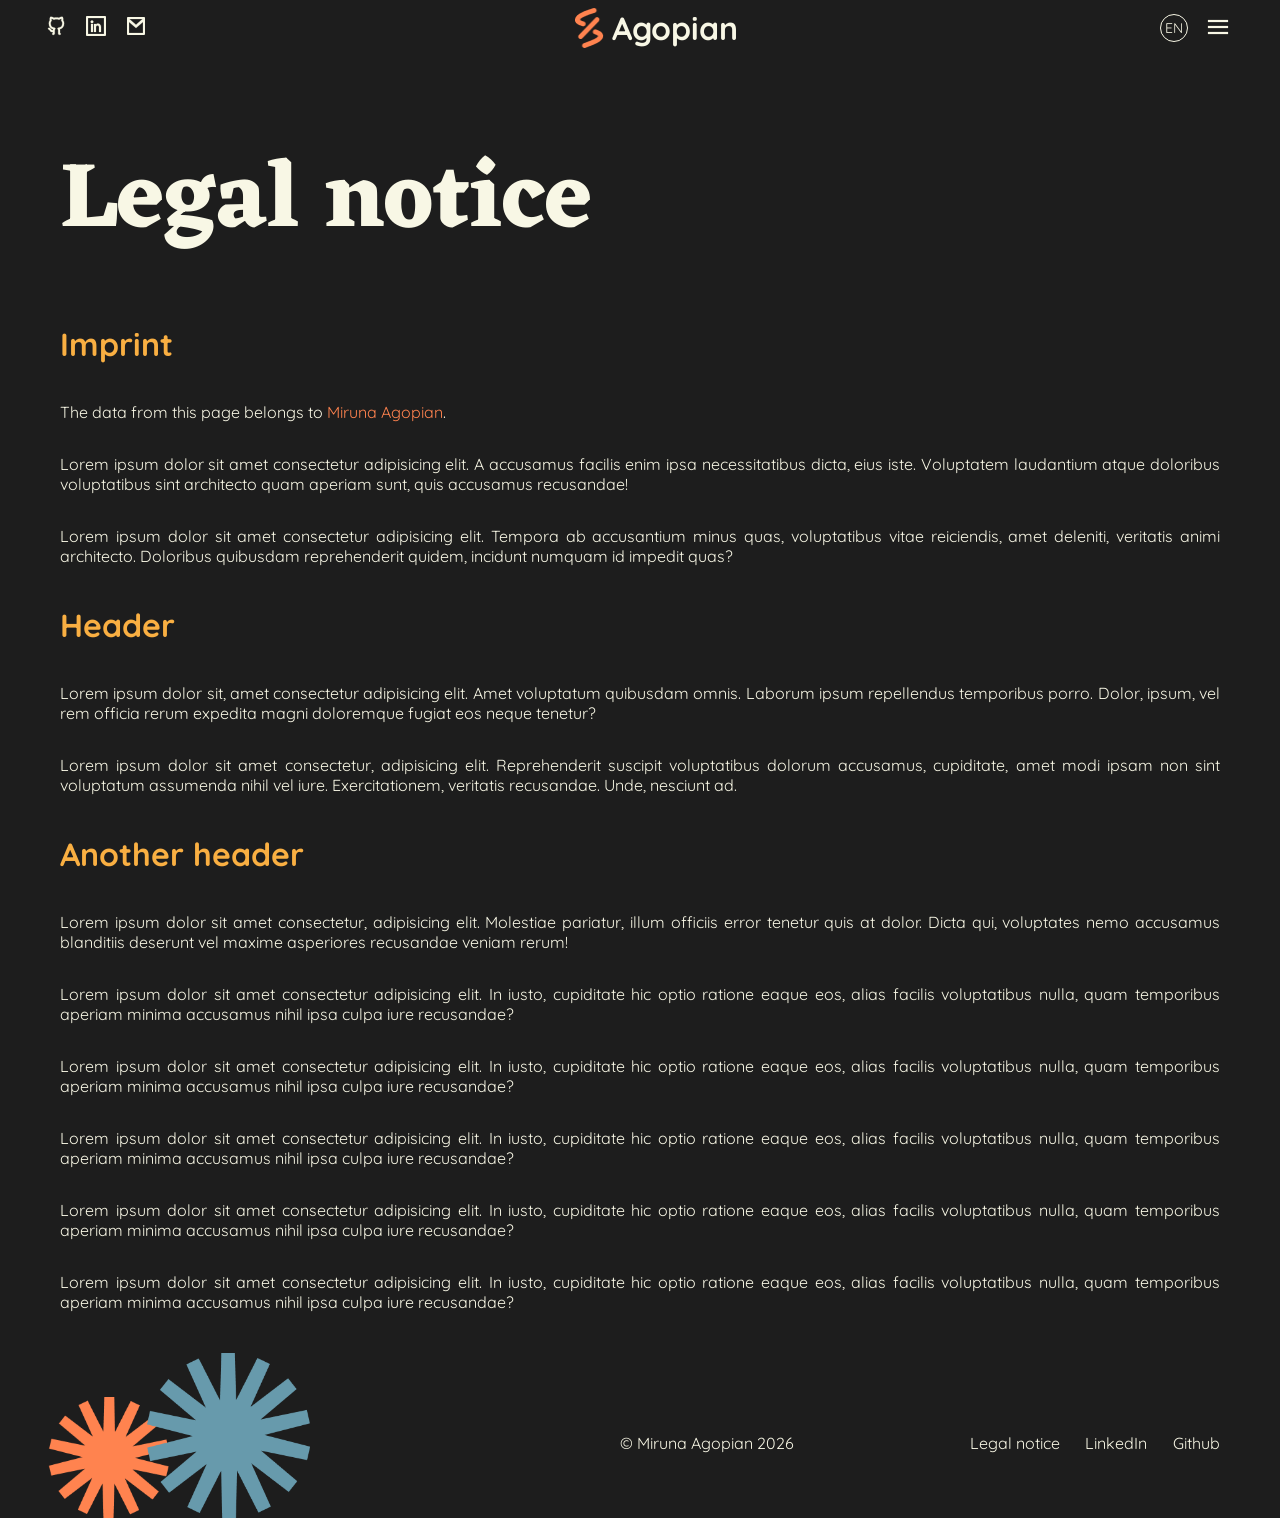
==== commit 15949b11: "removed all HTML inline event handlers" ====
--- a/html/legal-notice.html
+++ b/html/legal-notice.html
@@ -12,7 +12,7 @@
     <link rel="stylesheet" href="../styles/legal-pages.css" />
     <link rel="stylesheet" href="../styles/contact.css">
     <!-- Scripts -->
-    <script src="../script.js" defer></script>
+    <script src="../scripts/navigation.js" defer></script>
   </head>
   <body>
     <header>
@@ -151,23 +151,23 @@
         <ul class="menu-options">
           <li>
             <div class="hover-img-menu"></div>
-            <a href="#about">About me</a>
-          </li>
-          <li>
-            <div class="hover-img-menu"></div>
-            <a href="#competencies">Skillset</a>
-          </li>
-          <li>
-            <div class="hover-img-menu"></div>
-            <a href="#projects">Potfolio</a>
-          </li>
-          <li>
-            <div class="hover-img-menu"></div>
-            <a href="#feedback">References</a>
-          </li>
-          <li>
-            <div class="hover-img-menu"></div>
-            <a href="#contact">Contact me</a>
+            <a href="../index.html#about">About me</a>
+          </li>
+          <li>
+            <div class="hover-img-menu"></div>
+            <a href="../index.html#competencies">Skillset</a>
+          </li>
+          <li>
+            <div class="hover-img-menu"></div>
+            <a href="../index.html#projects">Potfolio</a>
+          </li>
+          <li>
+            <div class="hover-img-menu"></div>
+            <a href="../index.html#feedback">References</a>
+          </li>
+          <li>
+            <div class="hover-img-menu"></div>
+            <a href="../index.html#contact">Contact me</a>
           </li>
         </ul>
         <div class="soc-media-icons-mobile-container">
--- a/style.css
+++ b/style.css
@@ -140,5 +140,11 @@
   }
 }
 
+/* Phones - landscape */
+@media(min-width: 480px) and (max-width:950px) and (min-height: 250px) and (max-height:450px) and (orientation: landscape){
+  section {
+    height: auto;
+    min-height: 100vh;
+  }
+}
 
-
--- a/styles/legal-pages.css
+++ b/styles/legal-pages.css
@@ -52,6 +52,10 @@
   color: var(--color-txt-quaternary);
 }
 
+.text-container p {
+  text-align: justify;
+}
+
 span {
   color: var(--color-txt-quinary);
 }
@@ -68,4 +72,8 @@
   .main-content {
     padding: 0 16px;
   }
+
+  .text-container {
+    padding-top: 60px;
+  }
 }
--- a/styles/contact.css
+++ b/styles/contact.css
@@ -387,21 +387,21 @@
   }
 
   .go-up-link {
-    top: -70px;
+    top: 0;
   }
 
   .images-wrapper {
-    width: 280px;
+    width: 210px;
   }
 
   .orange-wheel-footer {
+    height: 100px;
+    width: 100px;
+  }
+
+  .blue-wheel-footer {
     height: 140px;
     width: 140px;
-  }
-
-  .blue-wheel-footer {
-    height: 180px;
-    width: 180px;
   }
 }
 
@@ -506,3 +506,58 @@
     width: 180px;
   }
 }
+
+/* Tablet - portrait */
+/* Small tablets - landscape */
+@media (min-width: 900px) and (max-width: 1280px)
+  and (min-height: 600px) and (max-height: 800px)
+  and (orientation: landscape) {
+    .contact-footer-content h2 {
+      margin-top: 50px;
+    }
+
+    .contact-form {
+      margin-bottom: 0;
+    }
+
+    .go-up-link {
+      top: 80px;
+    }
+}
+
+/* Medium tablets (8–10") landscape */
+@media (min-width: 1024px) and (max-width: 1180px)
+  and (min-height: 768px) and (max-height: 834px)
+  and (orientation: landscape) {
+    .go-up-link {
+      top: -100px;
+    }
+}
+
+/* Large tablets - portrait */
+@media (min-width: 835px) and (max-width: 1024px)
+  and (min-height: 1181px) and (max-height: 1366px)
+  and (orientation: portrait) {
+    .contact-footer-content {
+      display: flex;
+      flex-direction: column;
+    }
+
+    .upper-container {
+      flex-direction: column;
+      justify-content: center;
+      gap: 200px;
+    }
+
+    .header-subheader {
+      width: 100%;
+    }
+
+    .contact-form {
+      width: 100%;
+    }
+
+    .left-container-contact {
+      height: 100%;
+    }
+}
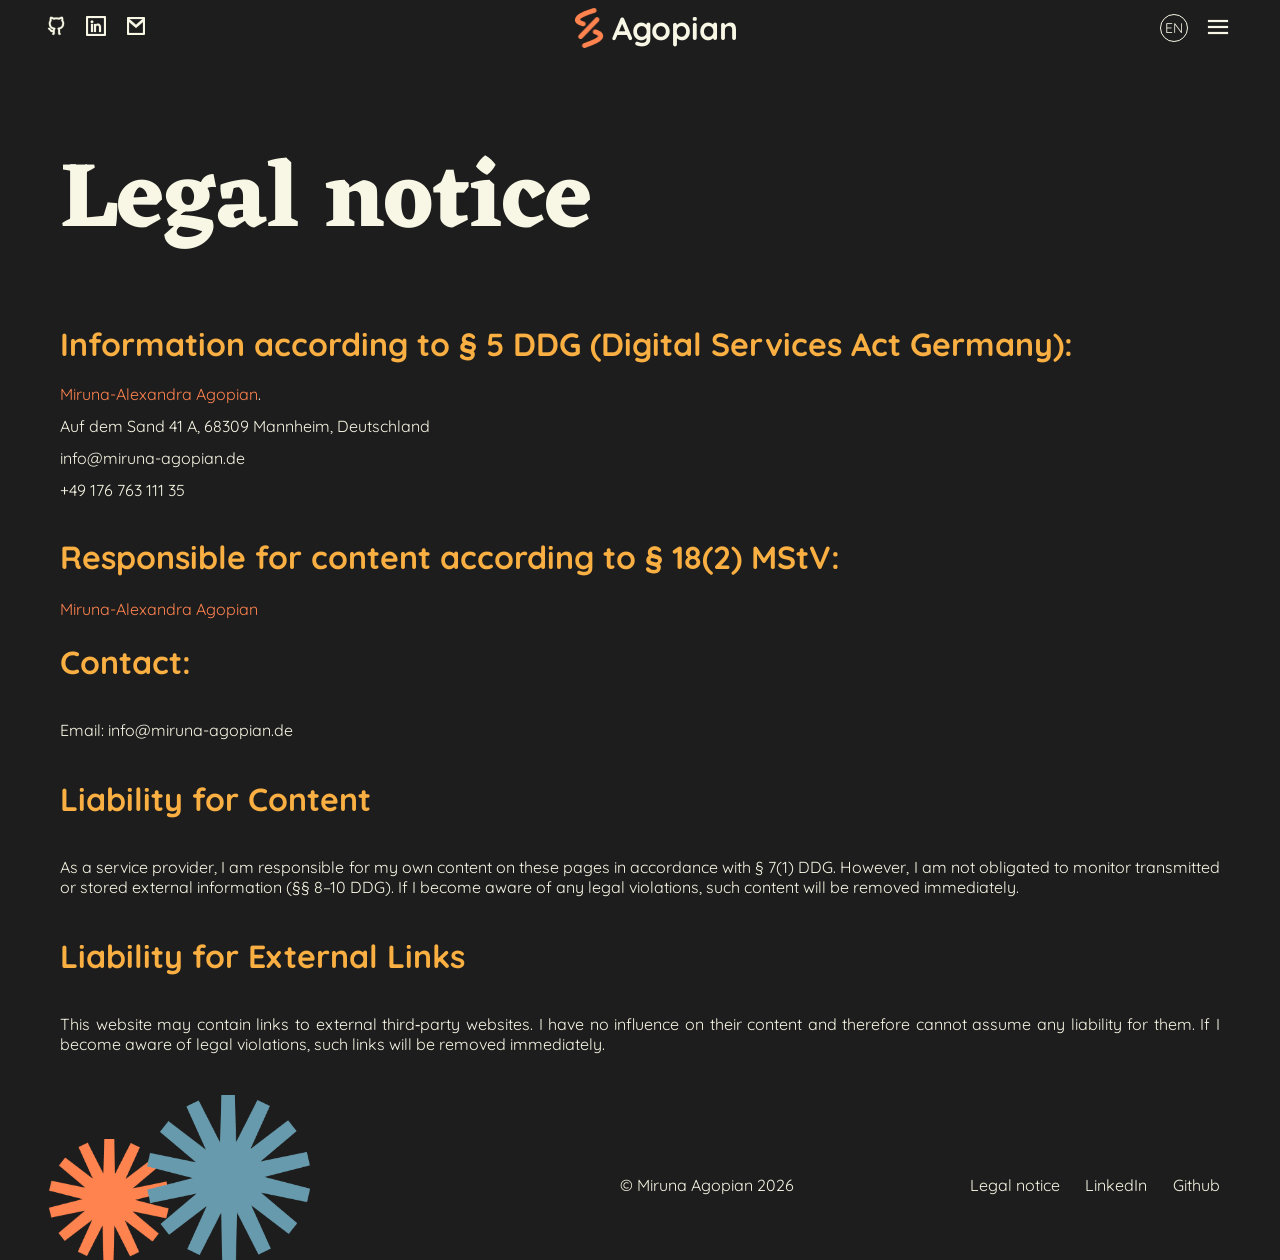
==== commit 3edcdae5: "added translation for legal pages" ====
--- a/html/legal-notice.html
+++ b/html/legal-notice.html
@@ -10,9 +10,11 @@
     <link rel="stylesheet" href="../style.css" />
     <link rel="stylesheet" href="../styles/navigation.css" />
     <link rel="stylesheet" href="../styles/legal-pages.css" />
-    <link rel="stylesheet" href="../styles/contact.css">
+    <link rel="stylesheet" href="../styles/contact.css" />
     <!-- Scripts -->
     <script src="../scripts/navigation.js" defer></script>
+    <script src="../scripts/db.js" defer></script>
+    <script src="../scripts/translations.js" defer></script>
   </head>
   <body>
     <header>
@@ -112,7 +114,7 @@
         </a>
         <ul class="lang-nav">
           <li>
-              <button class="language-btn">EN</button>
+            <button id="lang_btn" class="language-btn">EN</button>
           </li>
           <li>
             <button id="burger_menu" class="menu-btn" aria-label="Open menu">
@@ -249,21 +251,35 @@
     <main class="legals-main">
       <section class="main-content">
         <section class="text-container">
-          <h1>Legal notice</h1>
-          <h2>Imprint</h2>
-          <p>The data from this page belongs to <span>Miruna Agopian</span>.</p>
-          <p>Lorem ipsum dolor sit amet consectetur adipisicing elit. A accusamus facilis enim ipsa necessitatibus dicta, eius iste. Voluptatem laudantium atque doloribus voluptatibus sint architecto quam aperiam sunt, quis accusamus recusandae!</p>
-          <p>Lorem ipsum dolor sit amet consectetur adipisicing elit. Tempora ab accusantium minus quas, voluptatibus vitae reiciendis, amet deleniti, veritatis animi architecto. Doloribus quibusdam reprehenderit quidem, incidunt numquam id impedit quas?</p>
-          <h2>Header</h2>
-          <p>Lorem ipsum dolor sit, amet consectetur adipisicing elit. Amet voluptatum quibusdam omnis. Laborum ipsum repellendus temporibus porro. Dolor, ipsum, vel rem officia rerum expedita magni doloremque fugiat eos neque tenetur?</p>
-          <p>Lorem ipsum dolor sit amet consectetur, adipisicing elit. Reprehenderit suscipit voluptatibus dolorum accusamus, cupiditate, amet modi ipsam non sint voluptatum assumenda nihil vel iure. Exercitationem, veritatis recusandae. Unde, nesciunt ad.</p>
-          <h2>Another header</h2>
-          <p>Lorem ipsum dolor sit amet consectetur, adipisicing elit. Molestiae pariatur, illum officiis error tenetur quis at dolor. Dicta qui, voluptates nemo accusamus blanditiis deserunt vel maxime asperiores recusandae veniam rerum!</p>
-          <p>Lorem ipsum dolor sit amet consectetur adipisicing elit. In iusto, cupiditate hic optio ratione eaque eos, alias facilis voluptatibus nulla, quam temporibus aperiam minima accusamus nihil ipsa culpa iure recusandae?</p>
-          <p>Lorem ipsum dolor sit amet consectetur adipisicing elit. In iusto, cupiditate hic optio ratione eaque eos, alias facilis voluptatibus nulla, quam temporibus aperiam minima accusamus nihil ipsa culpa iure recusandae?</p>
-          <p>Lorem ipsum dolor sit amet consectetur adipisicing elit. In iusto, cupiditate hic optio ratione eaque eos, alias facilis voluptatibus nulla, quam temporibus aperiam minima accusamus nihil ipsa culpa iure recusandae?</p>
-          <p>Lorem ipsum dolor sit amet consectetur adipisicing elit. In iusto, cupiditate hic optio ratione eaque eos, alias facilis voluptatibus nulla, quam temporibus aperiam minima accusamus nihil ipsa culpa iure recusandae?</p>
-          <p>Lorem ipsum dolor sit amet consectetur adipisicing elit. In iusto, cupiditate hic optio ratione eaque eos, alias facilis voluptatibus nulla, quam temporibus aperiam minima accusamus nihil ipsa culpa iure recusandae?</p>
+          <h1 data-i18n="legalNoticeHeader">Legal notice</h1>
+          <h2 data-i18n="legalNoticeSubheaderFirst">
+            Information according to § 5 DDG (Digital Services Act Germany):
+          </h2>
+          <div class="contact-info">
+            <span>Miruna-Alexandra Agopian</span>.
+            <p>Auf dem Sand 41 A, 68309 Mannheim, Deutschland</p>
+            <p>info@miruna-agopian.de</p>
+            <p>+49 176 763 111 35</p>
+          </div>
+          <h2 data-i18n="legalNoticeSubheaderSecond">Responsible for content according to § 18(2) MStV:</h2>
+          <span>Miruna-Alexandra Agopian</span>
+          <h2 data-i18n="legalNoticeSubheaderThird">Contact:</h2>
+          <p>Email: info@miruna-agopian.de</p>
+          <h2 data-i18n="legalNoticeSubheaderFourth">Liability for Content</h2>
+          <p data-i18n="legalNoticeParagaphOne">
+            As a service provider, I am responsible for my own content on these
+            pages in accordance with § 7(1) DDG. However, I am not obligated to
+            monitor transmitted or stored external information (§§ 8–10 DDG). If
+            I become aware of any legal violations, such content will be removed
+            immediately.
+          </p>
+          <h2 data-i18n="legalNoticeSubheaderFifth">Liability for External Links</h2>
+          <p data-i18n="legalNoticeParagaphTwo">
+            This website may contain links to external third‑party websites. I
+            have no influence on their content and therefore cannot assume any
+            liability for them. If I become aware of legal violations, such
+            links will be removed immediately.
+          </p>
         </section>
         <div class="lower-container">
           <div class="images-wrapper">
--- a/styles/legal-pages.css
+++ b/styles/legal-pages.css
@@ -44,6 +44,7 @@
   margin-block-start: 0;
   margin-block-end: 0;
   padding-bottom: 16px;
+  word-break: break-all;
 }
 
 .text-container h2 {
@@ -60,10 +61,26 @@
   color: var(--color-txt-quinary);
 }
 
+.contact-info {
+  line-height: 1;
+}
+
 .lower-container {
   width: 100%;
   max-width: 1440px;
   margin-top: 40px;
+}
+
+.lists-legal-pages li {
+  list-style-type: disc;
+}
+
+.lists-legal-pages {
+  padding-left: 16px;
+}
+
+.strong {
+  font-weight: var(--fw-bold);
 }
 
 /* Media queries */
